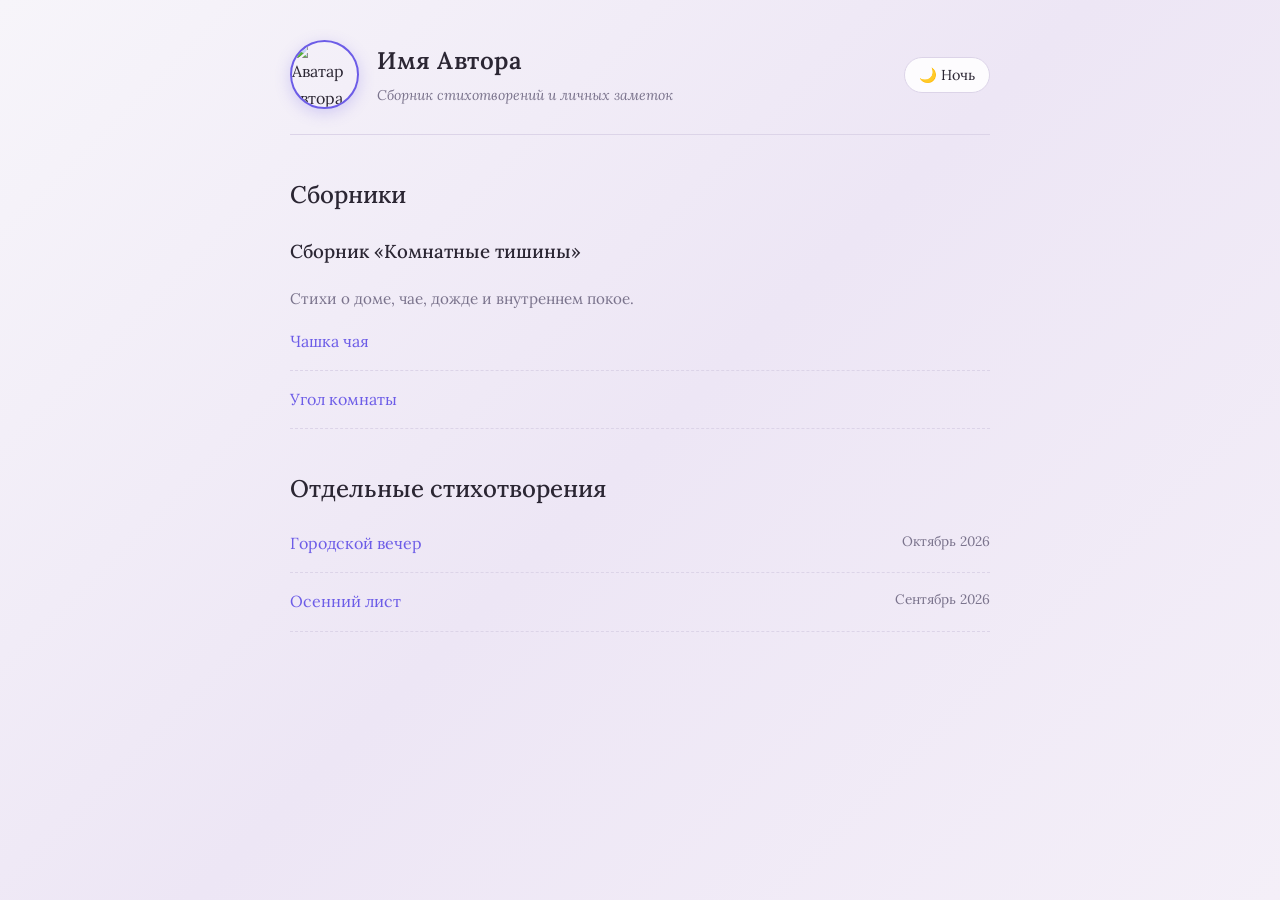
==== index.html @ c1111e05 "Add files via upload" ====
<!DOCTYPE html>
<html lang="ru">
<head>
    <meta charset="UTF-8">
    <meta name="viewport" content="width=device-width, initial-scale=1.0">
    <title>Поэзия</title>
    <link rel="stylesheet" href="style.css">
    <!-- Подключаем красивый шрифт с засечками для стихов -->
    <link href="https://fonts.googleapis.com/css2?family=Lora:ital,wght@0,400..700;1,400..700&display=swap" rel="stylesheet">
</head>
<body>

    <div class="container">
        <header>
            <div class="author-block">
                <img src="avatar.jpg" alt="Аватар автора" class="author-avatar">
                <div class="author-info">
                    <!-- Здесь можно написать имя или псевдоним друга -->
                    <h1 class="author-name">Имя Автора</h1>
                    <p class="author-bio">Сборник стихотворений и личных заметок</p>
                </div>
            </div>
            <button class="theme-toggle" id="themeToggle">🌙 Ночь</button>
        </header>

        <main id="content">
            <!-- Сюда JavaScript автоматически выведет содержимое -->
        </main>
    </div>

    <script src="data.js"></script>
    <script>
        // Логика темы день/ночь
        const toggleBtn = document.getElementById('themeToggle');
        const currentTheme = localStorage.getItem('theme') || 'light';
        document.documentElement.setAttribute('data-theme', currentTheme);
        toggleBtn.textContent = currentTheme === 'dark' ? '☀️ День' : '🌙 Ночь';

        toggleBtn.addEventListener('click', () => {
            let theme = document.documentElement.getAttribute('data-theme');
            let newTheme = theme === 'dark' ? 'light' : 'dark';
            document.documentElement.setAttribute('data-theme', newTheme);
            localStorage.setItem('theme', newTheme);
            toggleBtn.textContent = newTheme === 'dark' ? '☀️ День' : '🌙 Ночь';
        });

        // Отрисовка главной страницы
        const contentDiv = document.getElementById('content');

        let htmlContent = '<h2>Сборники</h2>';
        poetryData.collections.forEach(col => {
            htmlContent += `
                <div style="margin-bottom: 30px;">
                    <h3>${col.title}</h3>
                    <p style="color: var(--muted-color); font-size: 0.95rem;">${col.description}</p>
                    <ul class="poem-list">
            `;
            col.poems.forEach(poem => {
                htmlContent += `<li><a href="poem.html?type=collection&colId=${col.id}&poemId=${poem.id}">${poem.title}</a></li>`;
            });
            htmlContent += `</ul></div>`;
        });

        htmlContent += '<h2 style="margin-top: 40px;">Отдельные стихотворения</h2><ul class="poem-list">';
        poetryData.singlePoems.forEach(poem => {
            htmlContent += `<li><a href="poem.html?type=single&poemId=${poem.id}">${poem.title}</a> <span style="font-size: 0.85rem; color: var(--muted-color); float: right;">${poem.date}</span></li>`;
        });
        htmlContent += '</ul>';

        contentDiv.innerHTML = htmlContent;
    </script>
</body>
</html>
---- style.css ----
:root {
    /* Светлая тема: нежный пастельный фиолетово-розовый градиент */
    --bg-color: linear-gradient(135deg, #f7f5fa 0%, #ede6f5 50%, #f4eff8 100%);
    --text-color: #2b2633;
    --accent-color: #6c5ce7;
    --muted-color: #7a738c;
    --card-bg: rgba(255, 255, 255, 0.85); /* Полупрозрачные карточки под стеклянный эффект */
    --border-color: #dcd4e8;
}

[data-theme="dark"] {
    /* Темная тема: глубокий ночной фиолетово-синий градиент с мерцанием */
    --bg-color: linear-gradient(135deg, #0d0914 0%, #171124 50%, #100b1a 100%);
    --text-color: #e4e1ed;
    --accent-color: #a29bfe;
    --muted-color: #9c95b0;
    --card-bg: rgba(26, 20, 38, 0.75); /* Полупрозрачный темный фон */
    --border-color: #2e2440;
}
header {
    display: flex;
    justify-content: space-between;
    align-items: center;
    margin-bottom: 40px;
    border-bottom: 1px solid var(--border-color);
    padding-bottom: 25px;
}

.author-block {
    display: flex;
    align-items: center;
    gap: 18px;
}

.author-avatar {
    width: 65px;
    height: 65px;
    border-radius: 50%;
    object-fit: cover;
    border: 2px solid var(--accent-color);
    box-shadow: 0 4px 15px rgba(108, 92, 231, 0.25);
    transition: transform 0.3s ease;
}

.author-avatar:hover {
    transform: scale(1.05);
}

.author-info {
    display: flex;
    flex-direction: column;
}

.author-name {
    font-size: 1.5rem;
    margin: 0;
    font-weight: 600;
    letter-spacing: 0.5px;
}

.author-bio {
    margin: 3px 0 0 0;
    font-size: 0.88rem;
    color: var(--muted-color);
    font-style: italic;
}

body {
    font-family: 'Lora', 'Georgia', serif;
    /* Убеждаемся, что градиент растягивается на весь экран и зафиксирован */
    background: var(--bg-color);
    background-attachment: fixed;
    color: var(--text-color);
    margin: 0;
    padding: 0;
    min-height: 100vh;
    line-height: 1.7;
    transition: background 0.5s, color 0.3s;
}

.container {
    max-width: 700px;
    margin: 0 auto;
    padding: 40px 20px;
}


h1, h2, h3 {
    font-weight: 500;
}

a {
    color: var(--accent-color);
    text-decoration: none;
    transition: opacity 0.2s;
}

a:hover {
    opacity: 0.8;
}

button.theme-toggle {
    background: var(--card-bg);
    border: 1px solid var(--border-color);
    color: var(--text-color);
    padding: 8px 14px;
    border-radius: 20px;
    cursor: pointer;
    font-family: inherit;
    font-size: 0.9rem;
    backdrop-filter: blur(5px);
    transition: all 0.3s;
}

button.theme-toggle:hover {
    border-color: var(--accent-color);
}

.poem-list {
    list-style: none;
    padding: 0;
}

.poem-list li {
    margin-bottom: 15px;
    padding-bottom: 15px;
    border-bottom: 1px dashed var(--border-color);
}

.poem-text {
    white-space: pre-line;
    font-size: 1.15rem;
    margin: 30px 0;
    line-height: 1.9;
}

.back-link {
    display: inline-block;
    margin-bottom: 20px;
    font-size: 0.95rem;
}
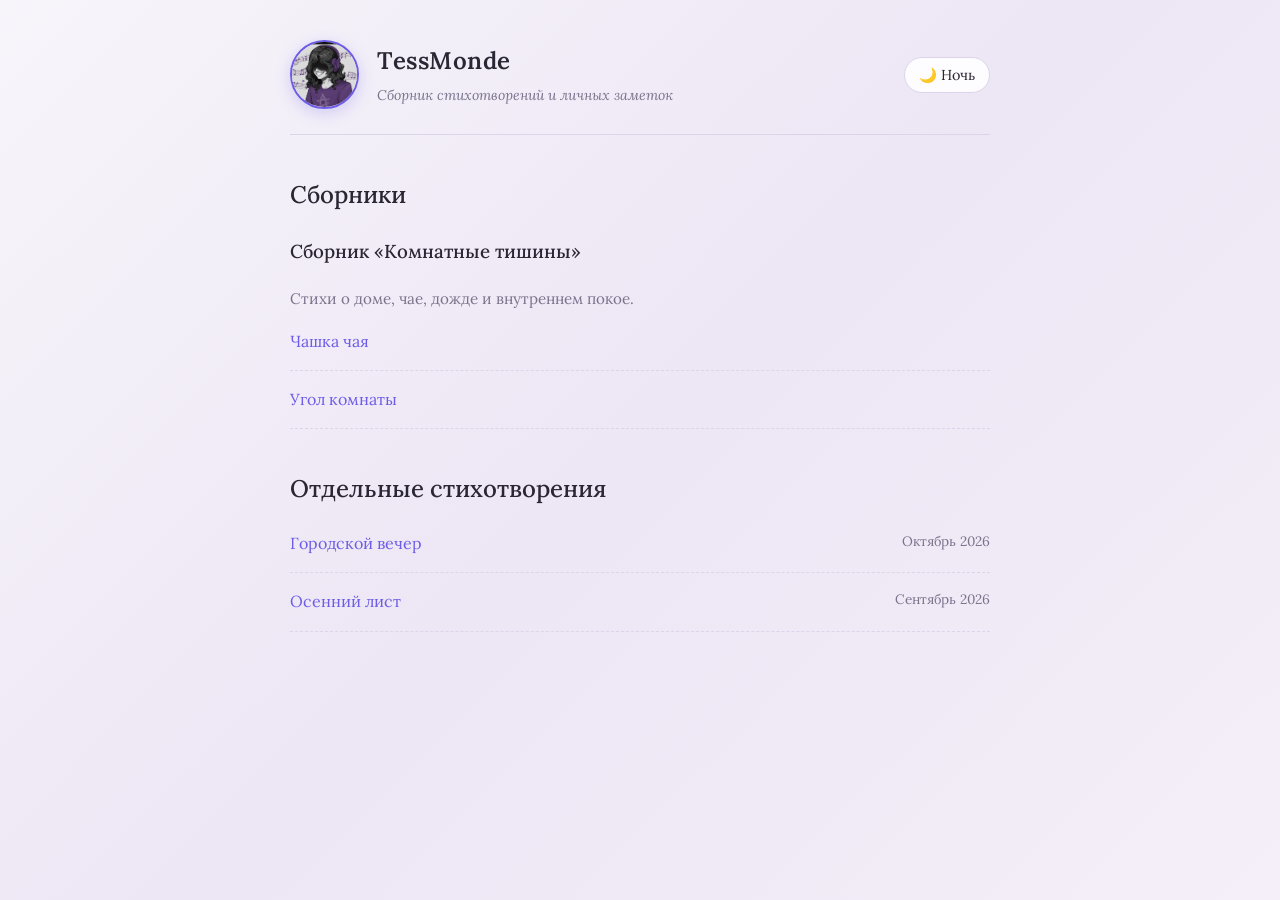
==== commit 9265c554: "Add files via upload" ====
--- a/index.html
+++ b/index.html
@@ -13,10 +13,10 @@
     <div class="container">
         <header>
             <div class="author-block">
-                <img src="avatar.jpg" alt="Аватар автора" class="author-avatar">
+                <img src="аватарка.jpg" alt="Аватар автора" class="author-avatar">
                 <div class="author-info">
                     <!-- Здесь можно написать имя или псевдоним друга -->
-                    <h1 class="author-name">Имя Автора</h1>
+                    <h1 class="author-name">TessMonde</h1>
                     <p class="author-bio">Сборник стихотворений и личных заметок</p>
                 </div>
             </div>
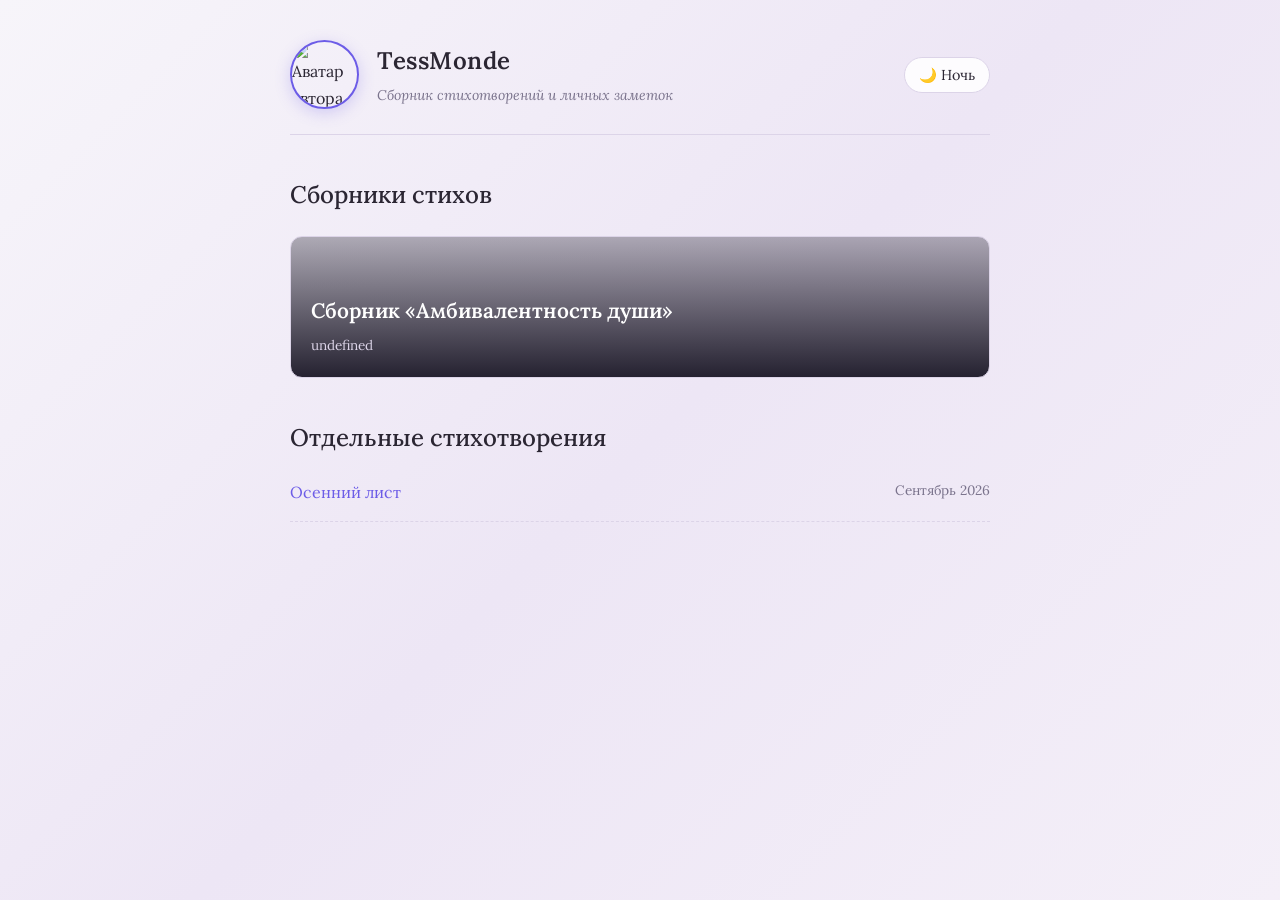
==== commit 99487bd2: "Add files via upload" ====
--- a/index.html
+++ b/index.html
@@ -13,7 +13,7 @@
     <div class="container">
         <header>
             <div class="author-block">
-                <img src="аватарка.jpg" alt="Аватар автора" class="author-avatar">
+                <img src="C:\Users\Давид\OneDrive\Рабочий стол\Личные проекты\Сайт\картинки\аватарка.jpg" alt="Аватар автора" class="author-avatar">
                 <div class="author-info">
                     <!-- Здесь можно написать имя или псевдоним друга -->
                     <h1 class="author-name">TessMonde</h1>
@@ -30,7 +30,7 @@
 
     <script src="data.js"></script>
     <script>
-        // Логика темы день/ночь
+        // Скрипт темы (оставляем как был)
         const toggleBtn = document.getElementById('themeToggle');
         const currentTheme = localStorage.getItem('theme') || 'light';
         document.documentElement.setAttribute('data-theme', currentTheme);
@@ -47,23 +47,30 @@
         // Отрисовка главной страницы
         const contentDiv = document.getElementById('content');
 
-        let htmlContent = '<h2>Сборники</h2>';
+        let htmlContent = '<h2 style="margin-bottom: 20px;">Сборники стихов</h2><div class="collections-grid">';
+        
+        // Выводим сборники карточками
         poetryData.collections.forEach(col => {
             htmlContent += `
-                <div style="margin-bottom: 30px;">
-                    <h3>${col.title}</h3>
-                    <p style="color: var(--muted-color); font-size: 0.95rem;">${col.description}</p>
-                    <ul class="poem-list">
+                <a href="collection.html?colId=${col.id}" class="collection-card" style="background-image: linear-gradient(to top, rgba(15,12,27,0.9), rgba(15,12,27,0.3)), url('${col.image}');">
+                    <div class="card-content">
+                        <h3>${col.title}</h3>
+                        <p>${col.description}</p>
+                    </div>
+                </a>
             `;
-            col.poems.forEach(poem => {
-                htmlContent += `<li><a href="poem.html?type=collection&colId=${col.id}&poemId=${poem.id}">${poem.title}</a></li>`;
-            });
-            htmlContent += `</ul></div>`;
         });
+        htmlContent += '</div>';
 
-        htmlContent += '<h2 style="margin-top: 40px;">Отдельные стихотворения</h2><ul class="poem-list">';
+        // Отдельные стихи
+        htmlContent += '<h2 style="margin-top: 40px; margin-bottom: 20px;">Отдельные стихотворения</h2><ul class="poem-list">';
         poetryData.singlePoems.forEach(poem => {
-            htmlContent += `<li><a href="poem.html?type=single&poemId=${poem.id}">${poem.title}</a> <span style="font-size: 0.85rem; color: var(--muted-color); float: right;">${poem.date}</span></li>`;
+            htmlContent += `
+                <li>
+                    <a href="poem.html?type=single&poemId=${poem.id}">${poem.title}</a> 
+                    <span style="font-size: 0.85rem; color: var(--muted-color); float: right;">${poem.date}</span>
+                </li>
+            `;
         });
         htmlContent += '</ul>';
 
--- a/style.css
+++ b/style.css
@@ -134,8 +134,79 @@
     line-height: 1.9;
 }
 
+.poem-explanation {
+    margin-top: 50px;
+    padding: 20px 25px;
+    background-color: var(--card-bg);
+    border-left: 3px solid var(--accent-color);
+    border-radius: 0 10px 10px 0;
+    font-size: 0.95rem;
+    line-height: 1.6;
+    color: var(--muted-color);
+    box-shadow: 0 4px 15px rgba(0, 0, 0, 0.05);
+}
+
+[data-theme="dark"] .poem-explanation {
+    box-shadow: 0 4px 15px rgba(0, 0, 0, 0.2);
+}
+
+.poem-explanation strong {
+    color: var(--text-color);
+    display: block;
+    margin-bottom: 8px;
+    font-weight: 600;
+}
+
 .back-link {
     display: inline-block;
     margin-bottom: 20px;
     font-size: 0.95rem;
+}
+
+.collections-grid {
+    display: flex;
+    flex-direction: column;
+    gap: 20px;
+}
+
+.collection-card {
+    display: block;
+    height: 140px;
+    border-radius: 12px;
+    background-size: cover;
+    background-position: center;
+    position: relative;
+    overflow: hidden;
+    border: 1px solid var(--border-color);
+    transition: transform 0.3s ease, box-shadow 0.3s ease;
+    text-decoration: none;
+}
+
+.collection-card:hover {
+    transform: translateY(-3px);
+    box-shadow: 0 8px 25px rgba(108, 92, 231, 0.3);
+}
+
+.card-content {
+    position: absolute;
+    bottom: 0;
+    left: 0;
+    right: 0;
+    padding: 20px;
+    color: #fff;
+}
+
+.card-content h3 {
+    margin: 0 0 5px 0;
+    font-size: 1.3rem;
+    font-weight: 600;
+}
+
+.card-content p {
+    margin: 0;
+    font-size: 0.85rem;
+    color: #dcd4e8;
+    white-space: nowrap;
+    overflow: hidden;
+    text-overflow: ellipsis;
 }
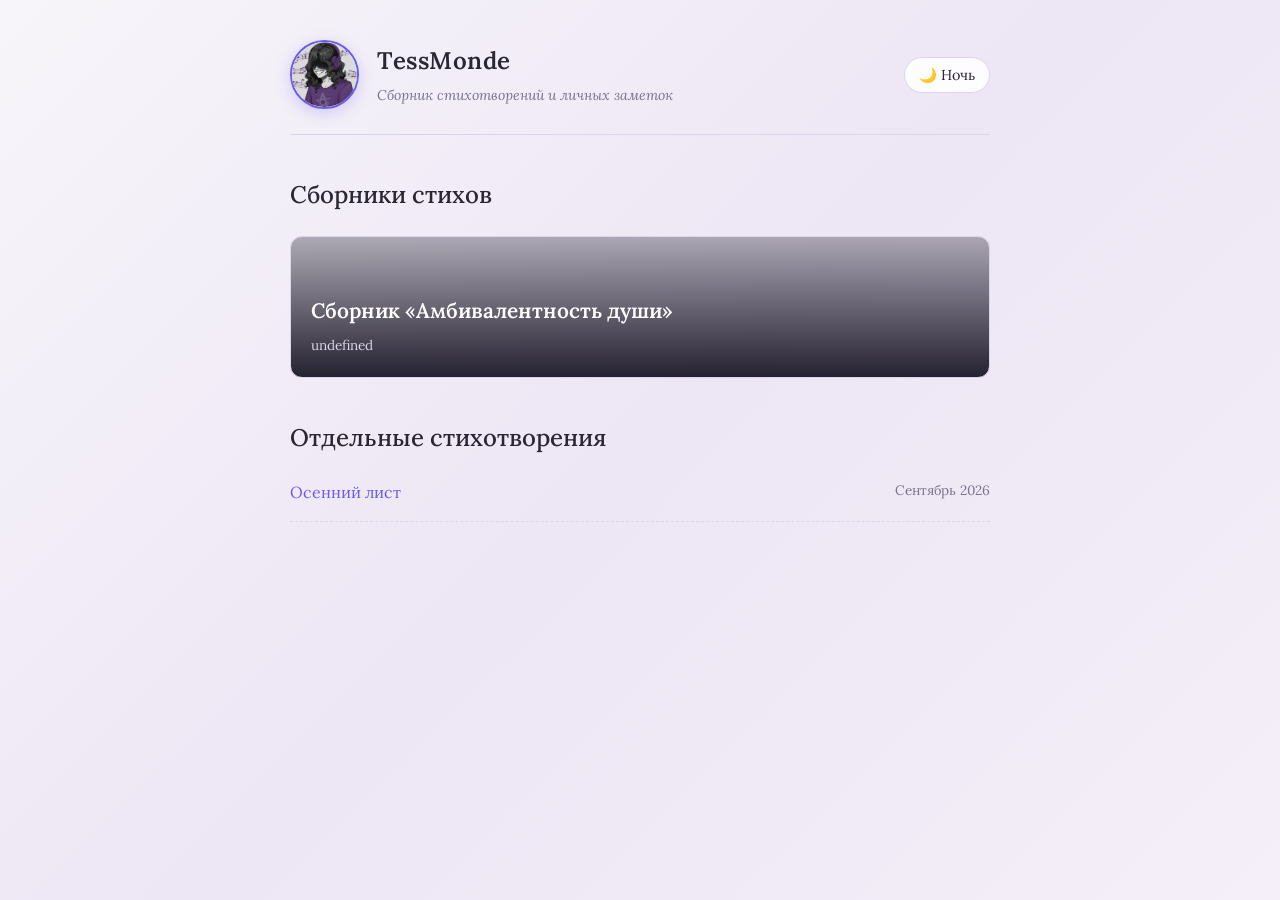
==== commit 2789d7b0: "Add files via upload" ====
--- a/index.html
+++ b/index.html
@@ -13,7 +13,7 @@
     <div class="container">
         <header>
             <div class="author-block">
-                <img src="C:\Users\Давид\OneDrive\Рабочий стол\Личные проекты\Сайт\картинки\аватарка.jpg" alt="Аватар автора" class="author-avatar">
+                <img src="images\аватарка.jpg" alt="Аватар автора" class="author-avatar">
                 <div class="author-info">
                     <!-- Здесь можно написать имя или псевдоним друга -->
                     <h1 class="author-name">TessMonde</h1>
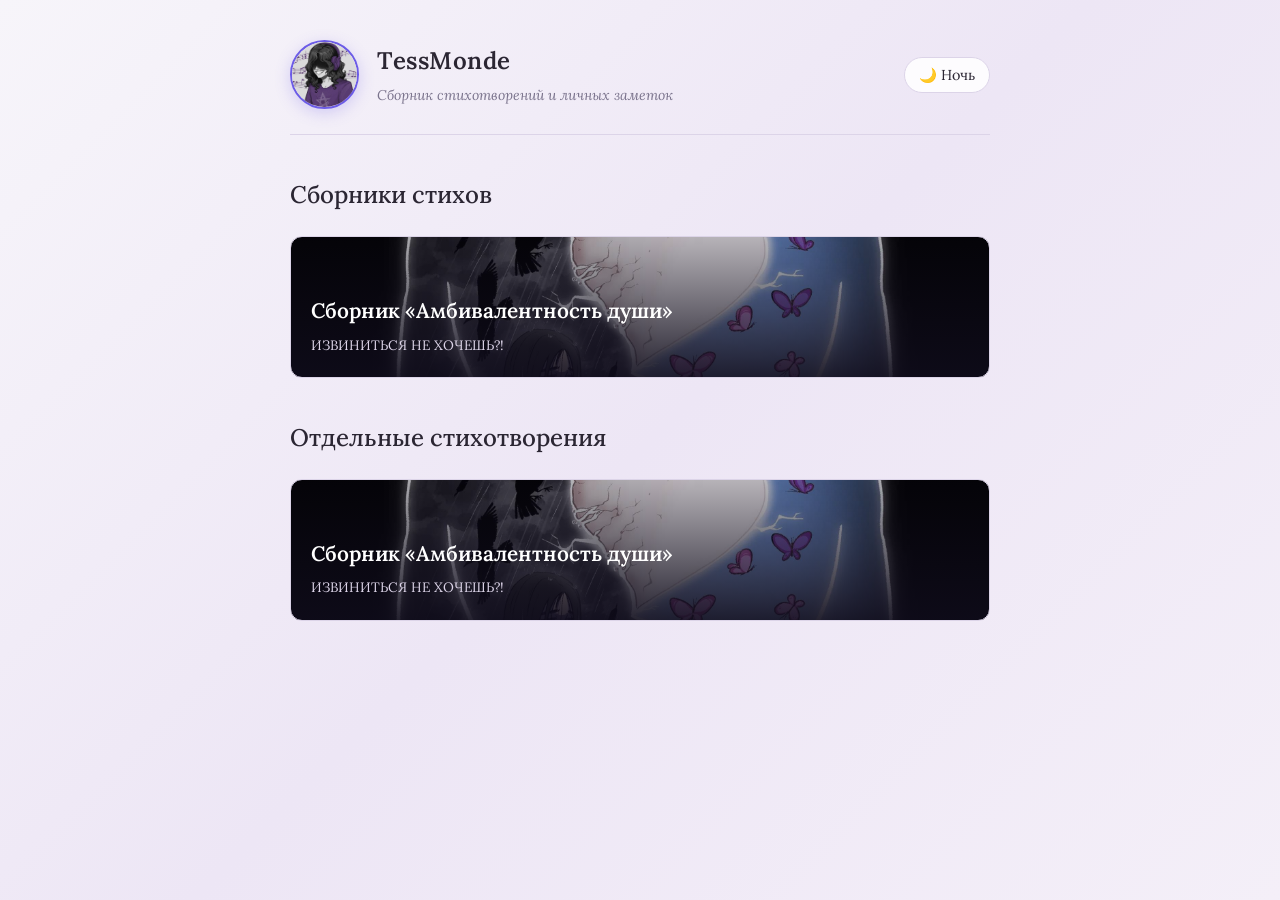
==== commit 5abfd4a3: "Add files via upload" ====
--- a/index.html
+++ b/index.html
@@ -13,7 +13,7 @@
     <div class="container">
         <header>
             <div class="author-block">
-                <img src="images\аватарка.jpg" alt="Аватар автора" class="author-avatar">
+                <img src="images/avatar.jpg" alt="Аватар автора" class="author-avatar">
                 <div class="author-info">
                     <!-- Здесь можно написать имя или псевдоним друга -->
                     <h1 class="author-name">TessMonde</h1>
@@ -64,12 +64,14 @@
 
         // Отдельные стихи
         htmlContent += '<h2 style="margin-top: 40px; margin-bottom: 20px;">Отдельные стихотворения</h2><ul class="poem-list">';
-        poetryData.singlePoems.forEach(poem => {
+        poetryData.collections.forEach(col => {
             htmlContent += `
-                <li>
-                    <a href="poem.html?type=single&poemId=${poem.id}">${poem.title}</a> 
-                    <span style="font-size: 0.85rem; color: var(--muted-color); float: right;">${poem.date}</span>
-                </li>
+                <a href="collection.html?colId=${col.id}" class="collection-card" style="background-image: linear-gradient(to top, rgba(15,12,27,0.9), rgba(15,12,27,0.3)), url('${col.image}');">
+                    <div class="card-content">
+                        <h3>${col.title}</h3>
+                        <p>${col.description}</p>
+                    </div>
+                </a>
             `;
         });
         htmlContent += '</ul>';
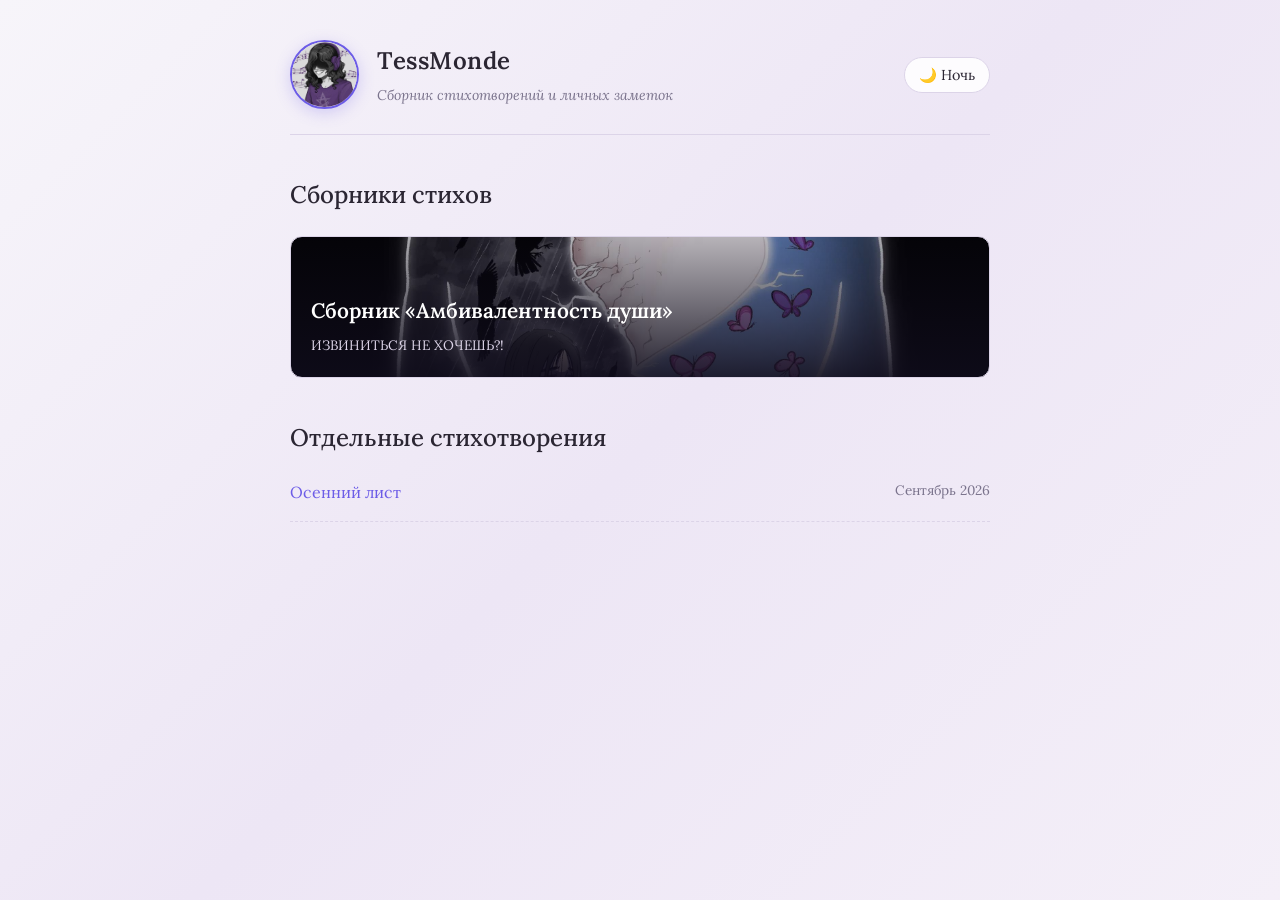
==== commit 24f3d817: "Add files via upload" ====
--- a/index.html
+++ b/index.html
@@ -15,7 +15,7 @@
             <div class="author-block">
                 <img src="images/avatar.jpg" alt="Аватар автора" class="author-avatar">
                 <div class="author-info">
-                    <!-- Здесь можно написать имя или псевдоним друга -->
+                    <!-- Имя или псевдоним автора -->
                     <h1 class="author-name">TessMonde</h1>
                     <p class="author-bio">Сборник стихотворений и личных заметок</p>
                 </div>
@@ -30,7 +30,7 @@
 
     <script src="data.js"></script>
     <script>
-        // Скрипт темы (оставляем как был)
+        // Скрипт темы
         const toggleBtn = document.getElementById('themeToggle');
         const currentTheme = localStorage.getItem('theme') || 'light';
         document.documentElement.setAttribute('data-theme', currentTheme);
@@ -49,13 +49,13 @@
 
         let htmlContent = '<h2 style="margin-bottom: 20px;">Сборники стихов</h2><div class="collections-grid">';
         
-        // Выводим сборники карточками
+        // Выводим сборники карточками (с защитой || '' от появления undefined)
         poetryData.collections.forEach(col => {
             htmlContent += `
                 <a href="collection.html?colId=${col.id}" class="collection-card" style="background-image: linear-gradient(to top, rgba(15,12,27,0.9), rgba(15,12,27,0.3)), url('${col.image}');">
                     <div class="card-content">
                         <h3>${col.title}</h3>
-                        <p>${col.description}</p>
+                        <p>${col.description || ''}</p>
                     </div>
                 </a>
             `;
@@ -64,14 +64,12 @@
 
         // Отдельные стихи
         htmlContent += '<h2 style="margin-top: 40px; margin-bottom: 20px;">Отдельные стихотворения</h2><ul class="poem-list">';
-        poetryData.collections.forEach(col => {
+        poetryData.singlePoems.forEach(poem => {
             htmlContent += `
-                <a href="collection.html?colId=${col.id}" class="collection-card" style="background-image: linear-gradient(to top, rgba(15,12,27,0.9), rgba(15,12,27,0.3)), url('${col.image}');">
-                    <div class="card-content">
-                        <h3>${col.title}</h3>
-                        <p>${col.description}</p>
-                    </div>
-                </a>
+                <li>
+                    <a href="poem.html?type=single&poemId=${poem.id}">${poem.title}</a> 
+                    <span style="font-size: 0.85rem; color: var(--muted-color); float: right;">${poem.date}</span>
+                </li>
             `;
         });
         htmlContent += '</ul>';
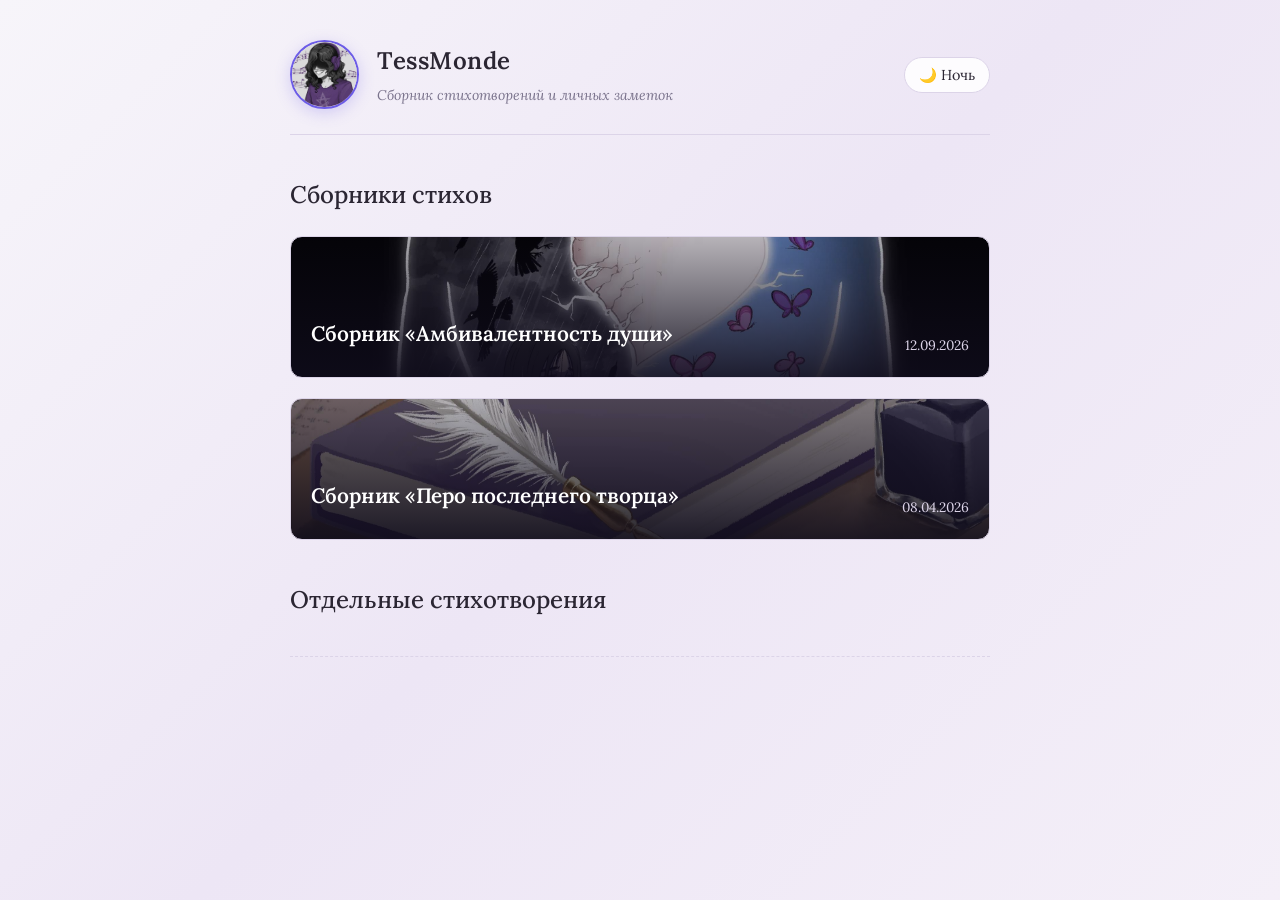
==== commit 5a1ec9d2: "Add files via upload" ====
--- a/index.html
+++ b/index.html
@@ -5,7 +5,6 @@
     <meta name="viewport" content="width=device-width, initial-scale=1.0">
     <title>Поэзия</title>
     <link rel="stylesheet" href="style.css">
-    <!-- Подключаем красивый шрифт с засечками для стихов -->
     <link href="https://fonts.googleapis.com/css2?family=Lora:ital,wght@0,400..700;1,400..700&display=swap" rel="stylesheet">
 </head>
 <body>
@@ -15,7 +14,6 @@
             <div class="author-block">
                 <img src="images/avatar.jpg" alt="Аватар автора" class="author-avatar">
                 <div class="author-info">
-                    <!-- Имя или псевдоним автора -->
                     <h1 class="author-name">TessMonde</h1>
                     <p class="author-bio">Сборник стихотворений и личных заметок</p>
                 </div>
@@ -24,13 +22,11 @@
         </header>
 
         <main id="content">
-            <!-- Сюда JavaScript автоматически выведет содержимое -->
         </main>
     </div>
 
     <script src="data.js"></script>
     <script>
-        // Скрипт темы
         const toggleBtn = document.getElementById('themeToggle');
         const currentTheme = localStorage.getItem('theme') || 'light';
         document.documentElement.setAttribute('data-theme', currentTheme);
@@ -44,30 +40,30 @@
             toggleBtn.textContent = newTheme === 'dark' ? '☀️ День' : '🌙 Ночь';
         });
 
-        // Отрисовка главной страницы
         const contentDiv = document.getElementById('content');
 
         let htmlContent = '<h2 style="margin-bottom: 20px;">Сборники стихов</h2><div class="collections-grid">';
-        
-        // Выводим сборники карточками (с защитой || '' от появления undefined)
+
         poetryData.collections.forEach(col => {
             htmlContent += `
                 <a href="collection.html?colId=${col.id}" class="collection-card" style="background-image: linear-gradient(to top, rgba(15,12,27,0.9), rgba(15,12,27,0.3)), url('${col.image}');">
                     <div class="card-content">
-                        <h3>${col.title}</h3>
-                        <p>${col.description || ''}</p>
+                        <div class="card-main">
+                            <h3>${col.title}</h3>
+                            <p>${col.description || ''}</p>
+                        </div>
+                        ${col.date ? `<span class="card-date">${col.date}</span>` : ''}
                     </div>
                 </a>
             `;
         });
         htmlContent += '</div>';
 
-        // Отдельные стихи
         htmlContent += '<h2 style="margin-top: 40px; margin-bottom: 20px;">Отдельные стихотворения</h2><ul class="poem-list">';
         poetryData.singlePoems.forEach(poem => {
             htmlContent += `
                 <li>
-                    <a href="poem.html?type=single&poemId=${poem.id}">${poem.title}</a> 
+                    <a href="poem.html?type=single&poemId=${poem.id}">${poem.title}</a>
                     <span style="font-size: 0.85rem; color: var(--muted-color); float: right;">${poem.date}</span>
                 </li>
             `;
--- a/style.css
+++ b/style.css
@@ -194,6 +194,14 @@
     right: 0;
     padding: 20px;
     color: #fff;
+    display: flex;
+    justify-content: space-between;
+    align-items: flex-end;
+    gap: 16px;
+}
+
+.card-main {
+    min-width: 0;
 }
 
 .card-content h3 {
@@ -209,4 +217,11 @@
     white-space: nowrap;
     overflow: hidden;
     text-overflow: ellipsis;
+}
+
+.card-date {
+    font-size: 0.85rem;
+    color: #dcd4e8;
+    white-space: nowrap;
+    flex-shrink: 0;
 }
